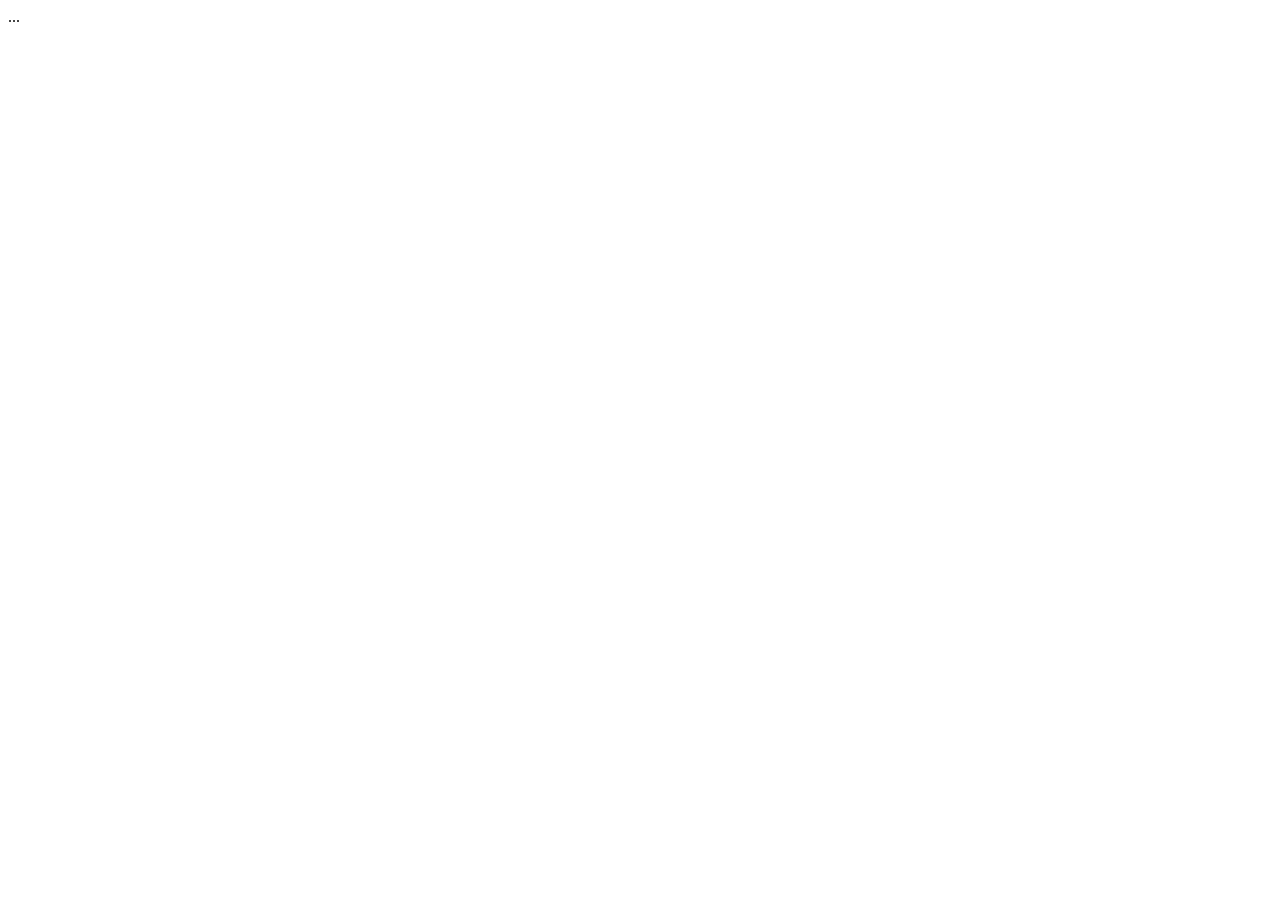
==== index.html @ d3853e74 "Проверка работы git" ====
<!DOCTYPE html>
<html lang="ru">
<head>
    <meta charset="UTF-8">
    <meta name="viewport" content="width=device-width, initial-scale=1.0">
    <title>Клубочки</title>
    <link rel="stylesheet" href="/css/style.css">
</head>
<body>

</body>
</html>

...
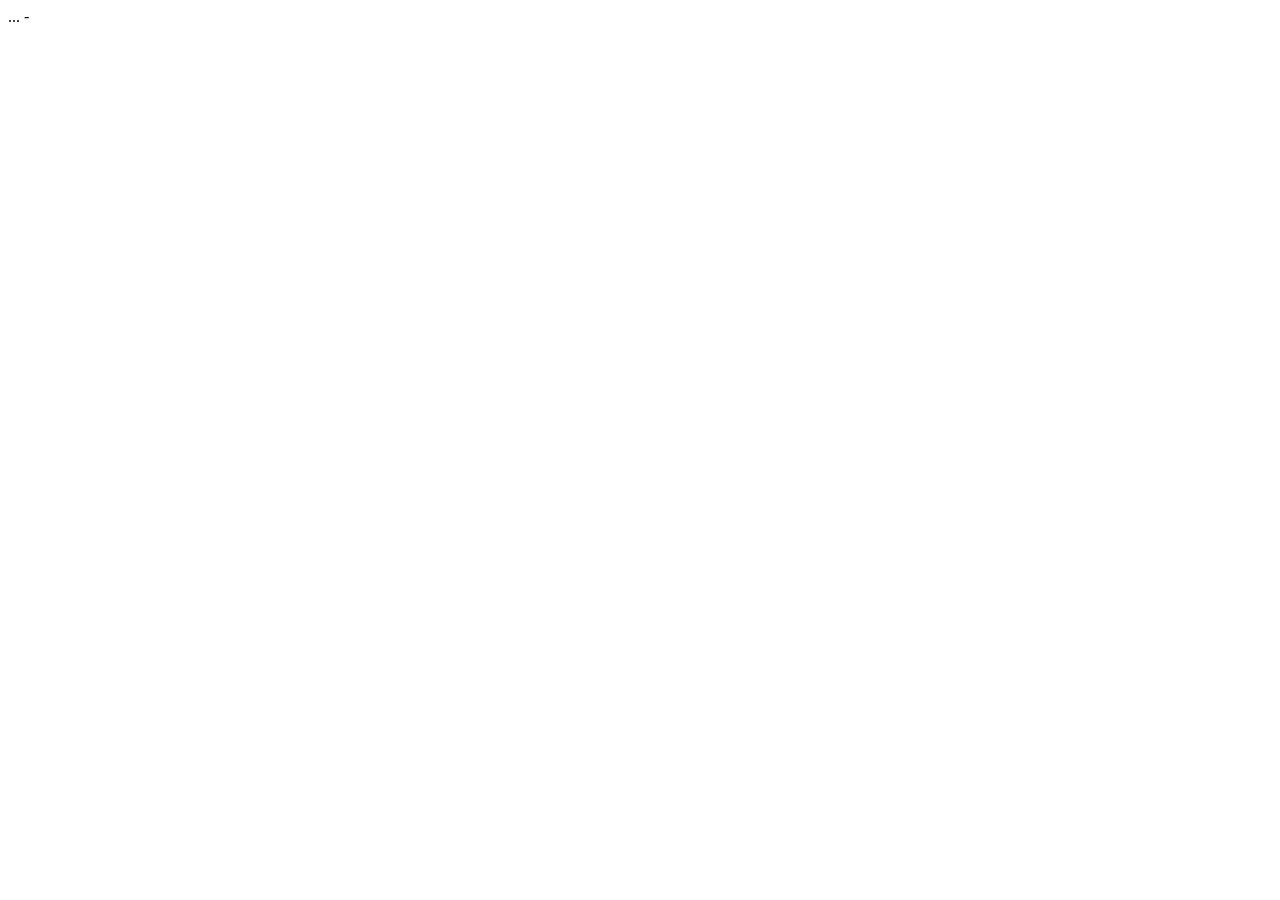
==== commit eb4d0d1e: "Проверка работы git" ====
--- a/index.html
+++ b/index.html
@@ -13,4 +13,7 @@
 
 ...
 
+-
 
+
+
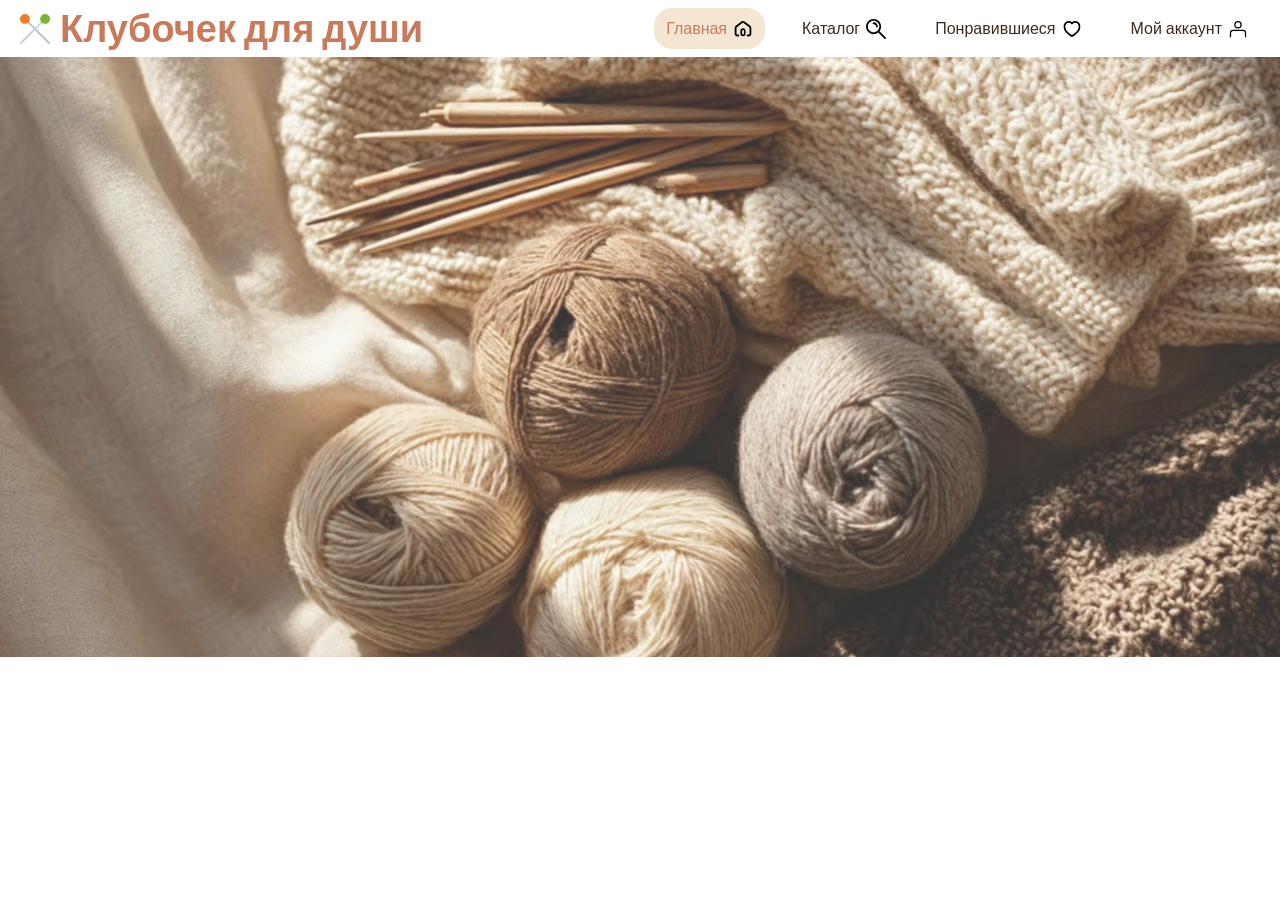
==== commit 838cc551: "Создала шапку сайта со стилем" ====
--- a/index.html
+++ b/index.html
@@ -3,17 +3,42 @@
 <head>
     <meta charset="UTF-8">
     <meta name="viewport" content="width=device-width, initial-scale=1.0">
-    <title>Клубочки</title>
-    <link rel="stylesheet" href="/css/style.css">
+    <title>Kniting for You</title>
+    <link rel="stylesheet" href="css/style.css">
 </head>
 <body>
+    <header class="container">
+        <span class="knite">
+            <img src="images/knitting.svg" alt="" class="menu-icon">
+            Клубочек для души
+        </span>
+        <nav>
+            <ul>
+                <li class="active"><a href="#">
+                    Главная
+                    <img src="images/home.svg" alt="" class="menu-icon">
+                </a></li>
+                <li><a href="#">
+                    Каталог
+                    <img src="images/loupe.svg" alt="" class="menu-icon">
+                </a></li>
+                <li><a href="#">
+                    Понравившиеся
+                    <img src="images/love.svg" alt="" class="menu-icon">
+                </a></li>
+                <li><a href="#">
+                    Мой аккаунт
+                    <img src="images/account.svg" alt="" class="menu-icon">
+                </a></li>
+            </ul>
+        </nav>
+    </header>
 
+    <div class="photo">
+        <img src="images/first_photo.jpg" alt="">
+    </div>
 </body>
 </html>
 
-...
-
--
 
 
-
--- a/css/style.css
+++ b/css/style.css
@@ -0,0 +1,104 @@
+@import url('https://fonts.googleapis.com/css2?family=Poppins:ital,wght@0,100;0,200;0,300;0,400;0,500;0,600;0,700;0,800;0,900;1,100;1,200;1,300;1,400;1,500;1,600;1,700;1,800;1,900&display=swap');
+
+* {
+    margin: 0;
+    padding: 0;
+    box-sizing: border-box;
+}
+
+body {
+    font-family: "Poppins", sans-serif;
+    font-weight: 400;
+    font-size: 25px;
+}
+
+img {
+    max-width: 100%;
+}
+
+/* Основные настройки шапки */
+.container {
+    max-width: 1600px;
+    margin: 0 auto;
+    padding: 0 20px;
+}
+
+header {
+    display: flex;
+    justify-content: space-between;
+    align-items: center;
+    padding: 20px 0;
+    font-size: 30px;
+    background-color: #FFFFFF;
+}
+
+/* Логотип */
+.knite {
+    display: flex;
+    align-items: center;
+    gap: 10px;
+    font-size: 38px;
+    font-weight: 700;
+    color: #C87A5A;
+}
+
+.knite .menu-icon {
+    width: 30px;
+    height: 30px;
+    object-fit: contain;
+}
+
+/* Меню */
+.menu-icon {
+    width: 20px;
+    height: 20px;
+    object-fit: contain;
+}
+
+nav ul {
+    display: flex;
+    list-style: none;
+    gap: 25px;
+    font-size: 28px;
+}
+
+nav li {
+    display: flex;
+    align-items: center;
+}
+
+nav a {
+    display: flex;
+    align-items: center;
+    gap: 6px;
+    text-decoration: none;
+    color: #3D2C1E;
+    font-size: 16px;
+    padding: 8px 12px;
+    border-radius: 18px;
+    transition: all 0.5s ease;
+}
+
+nav a:hover {
+    background-color: #EADBC8;
+    color: #C87A5A;
+}
+
+nav li.active a {
+    background-color: #F5E6D3;
+    color: #C87A5A;
+}
+
+/* Секция с фото */
+.photo {
+    width: 100%;
+    overflow: hidden;
+}
+
+.photo img {
+    width: 100%;
+    height: 600px;
+    object-fit: cover;
+    display: block;
+    opacity: 0.8;
+}
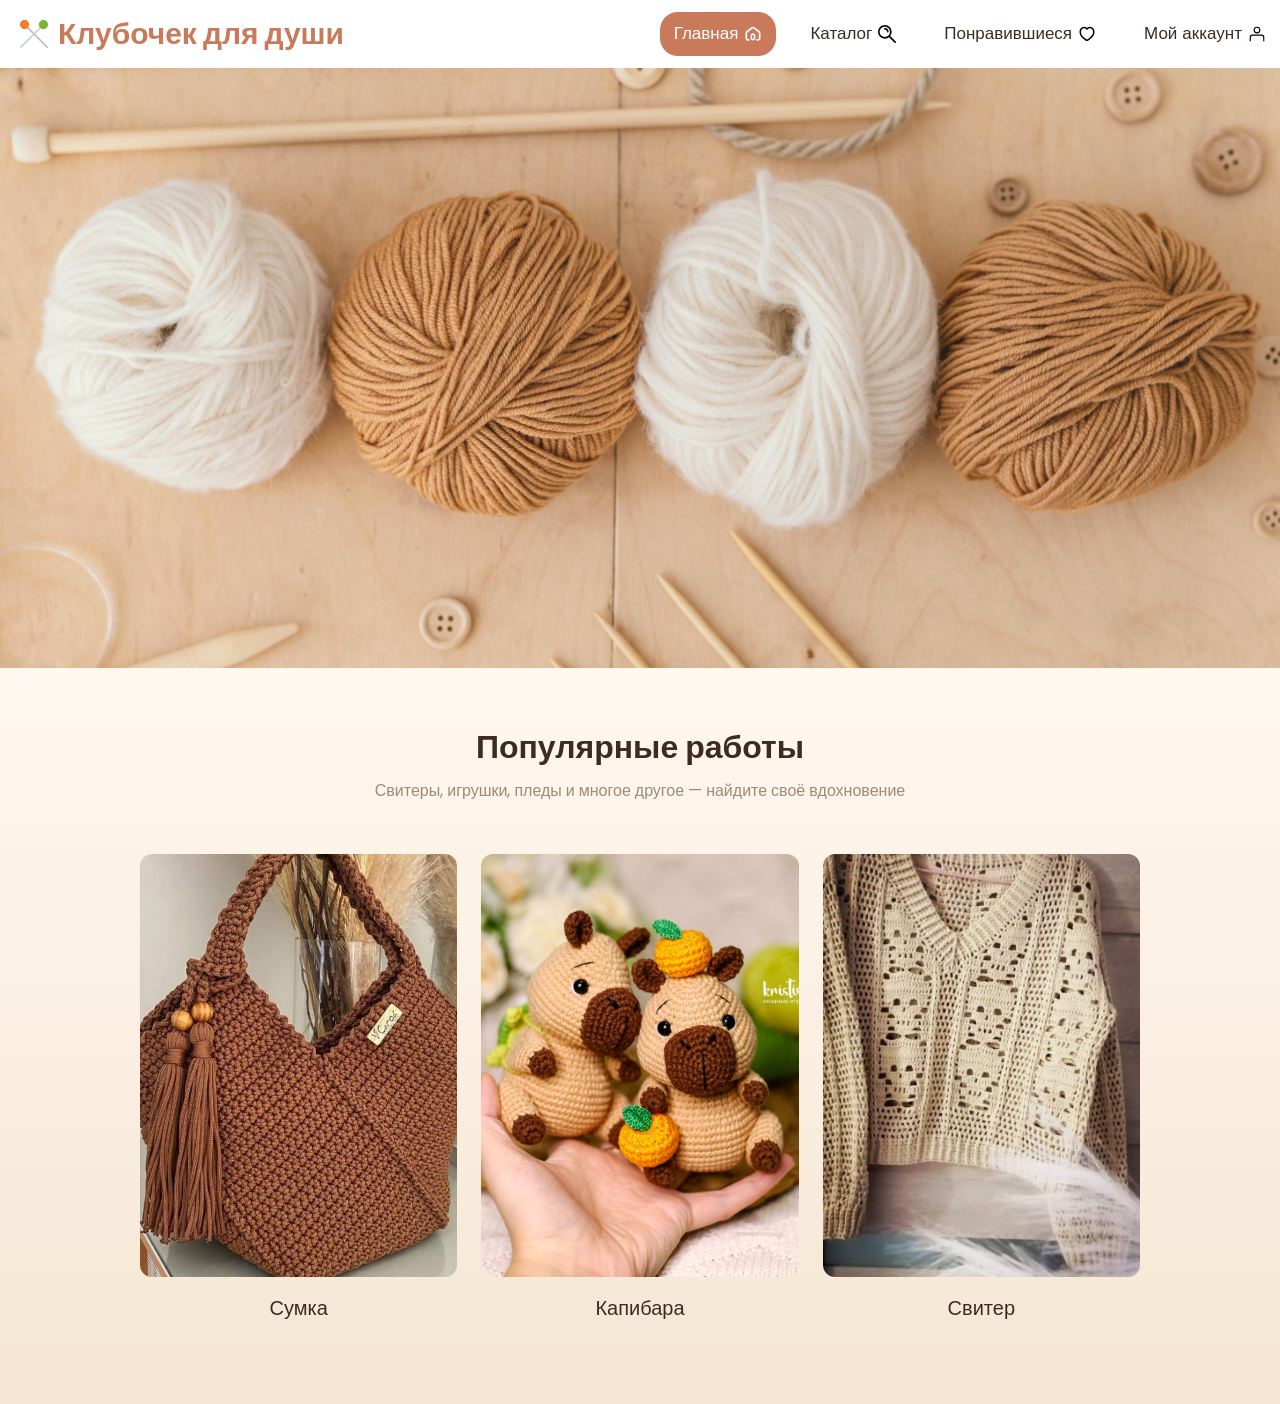
==== commit cd147ce8: "Создала секцию с популярными работами" ====
--- a/index.html
+++ b/index.html
@@ -37,6 +37,40 @@
     <div class="photo">
         <img src="images/first_photo.jpg" alt="">
     </div>
+
+    <section class="popular_cards">
+
+        <h2 class="popular_title">Популярные работы</h2>
+        <p class="popular_subtitle">
+            Свитеры, игрушки, пледы и многое другое — найдите своё вдохновение
+        </p>
+
+        <div class="cards">
+            <a href="#" class="card">
+                <div class="card_img">
+                    <img src="images/card1.jpg" alt="">
+                </div>
+                <h3 class="card_title">Сумка</h3>
+            </a>
+
+            <a href="#" class="card">
+                <div class="card_img">
+                    <img src="images/card2.jpg" alt="">
+                </div>
+                <h3 class="card_title">Капибара</h3>
+            </a>
+
+            <a href="#" class="card">
+                <div class="card_img">
+                    <img src="images/card3.jpg" alt="">
+                </div>
+                <h3 class="card_title">Свитер</h3>
+            </a>
+        </div>
+    </section>
+
+
+
 </body>
 </html>
 
--- a/css/style.css
+++ b/css/style.css
@@ -10,6 +10,9 @@
     font-family: "Poppins", sans-serif;
     font-weight: 400;
     font-size: 25px;
+    color: #3D2C1E;
+    background-color: #FFF8F0;
+    line-height: 1.6;
 }
 
 img {
@@ -20,7 +23,7 @@
 .container {
     max-width: 1600px;
     margin: 0 auto;
-    padding: 0 20px;
+    padding: 10px 0 10px 20px;
 }
 
 header {
@@ -37,29 +40,28 @@
     display: flex;
     align-items: center;
     gap: 10px;
-    font-size: 38px;
+    font-size: 30px;
     font-weight: 700;
     color: #C87A5A;
 }
 
 .knite .menu-icon {
-    width: 30px;
-    height: 30px;
+    width: 28px;
+    height: 28px;
     object-fit: contain;
 }
 
 /* Меню */
 .menu-icon {
-    width: 20px;
-    height: 20px;
+    width: 18px;
+    height: 18px;
     object-fit: contain;
 }
 
 nav ul {
     display: flex;
     list-style: none;
-    gap: 25px;
-    font-size: 28px;
+    gap: 20px;
 }
 
 nav li {
@@ -73,20 +75,24 @@
     gap: 6px;
     text-decoration: none;
     color: #3D2C1E;
-    font-size: 16px;
-    padding: 8px 12px;
+    font-size: 17px;
+    padding: 8px 14px;
     border-radius: 18px;
-    transition: all 0.5s ease;
+    transition: all 0.3s ease;
 }
 
 nav a:hover {
-    background-color: #EADBC8;
+    background-color: #F5E6D3;
     color: #C87A5A;
 }
 
 nav li.active a {
-    background-color: #F5E6D3;
-    color: #C87A5A;
+    background-color: #C87A5A;
+    color: #FFFFFF;
+}
+
+nav li.active .menu-icon {
+    filter: brightness(0) invert(1);
 }
 
 /* Секция с фото */
@@ -100,5 +106,80 @@
     height: 600px;
     object-fit: cover;
     display: block;
-    opacity: 0.8;
+    opacity: 90%;
+    line-height: 0;
 }
+
+/* Секция популярных товаров */
+.popular_cards {
+    padding: 60px 20px 80px;
+    background: linear-gradient(180deg, #FFF8F0 0%, #F5E6D3 100%);
+}
+
+.popular_title {
+    font-size: 32px;
+    font-weight: 700;
+    color: #3D2C1E;
+    text-align: center;
+    margin-bottom: 12px;
+    line-height: 1.2;
+}
+
+.popular_subtitle {
+    font-size: 16px;
+    font-weight: 400;
+    color: #9C8B7A;
+    text-align: center;
+    max-width: 600px;
+    margin: 0 auto 50px;
+    line-height: 1.6;
+}
+
+.cards {
+    display: flex;
+    gap: 24px;
+    max-width: 1000px;
+    margin: 0 auto;
+    justify-content: center;
+}
+
+.card {
+    flex: 1;
+    text-align: center;
+    text-decoration: none;
+    color: inherit;
+    transition: transform 0.3s ease;
+}
+
+.card:hover {
+    transform: translateY(-6px);
+}
+
+.card_img {
+    width: 100%;
+    aspect-ratio: 3 / 4;
+    overflow: hidden;
+    border-radius: 12px;
+    background-color: #F5E6D3;
+}
+
+.card_img img {
+    width: 100%;
+    height: 100%;
+    object-fit: cover;
+    display: block;
+    transition: transform 0.5s ease;
+}
+
+.card:hover .card_img img {
+    transform: scale(1.05);
+}
+
+.card_title {
+    margin-top: 15px;
+    font-size: 20px;
+    font-weight: 500;
+    color: #3D2C1E;
+}
+
+
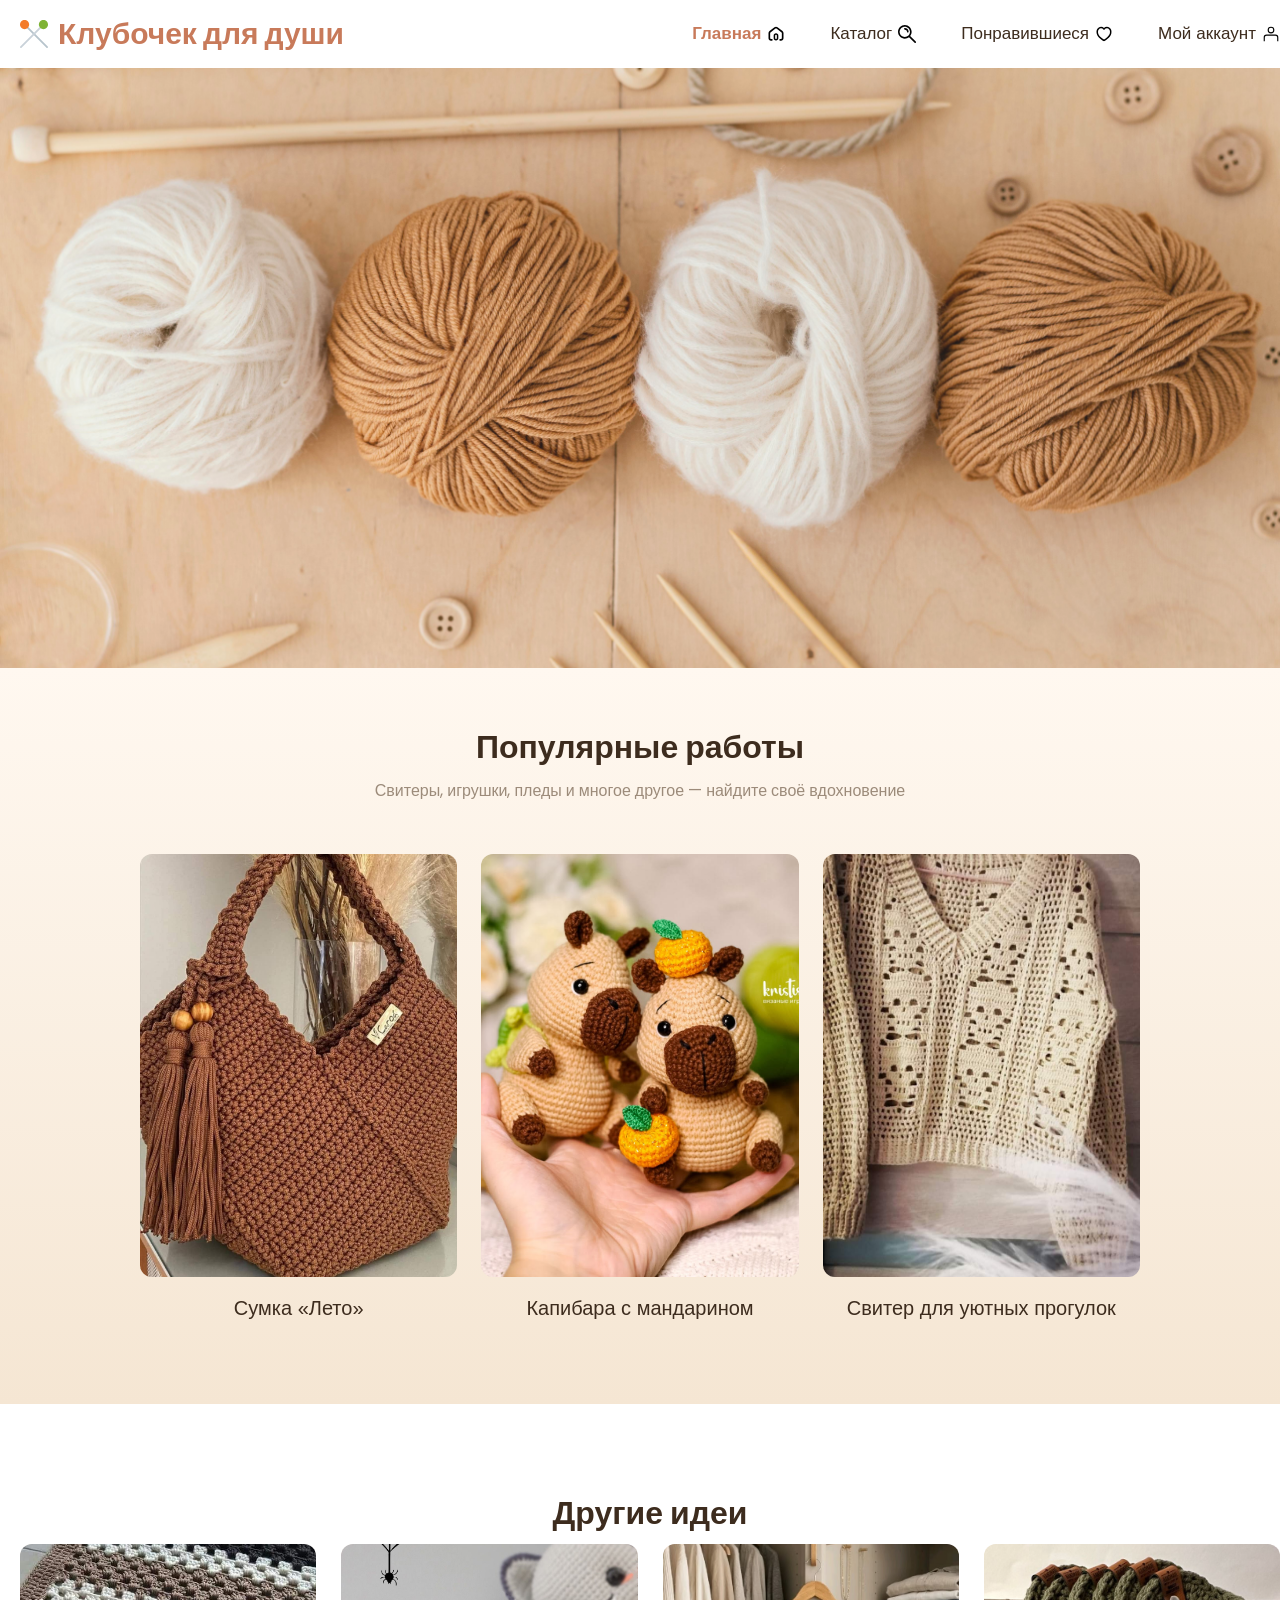
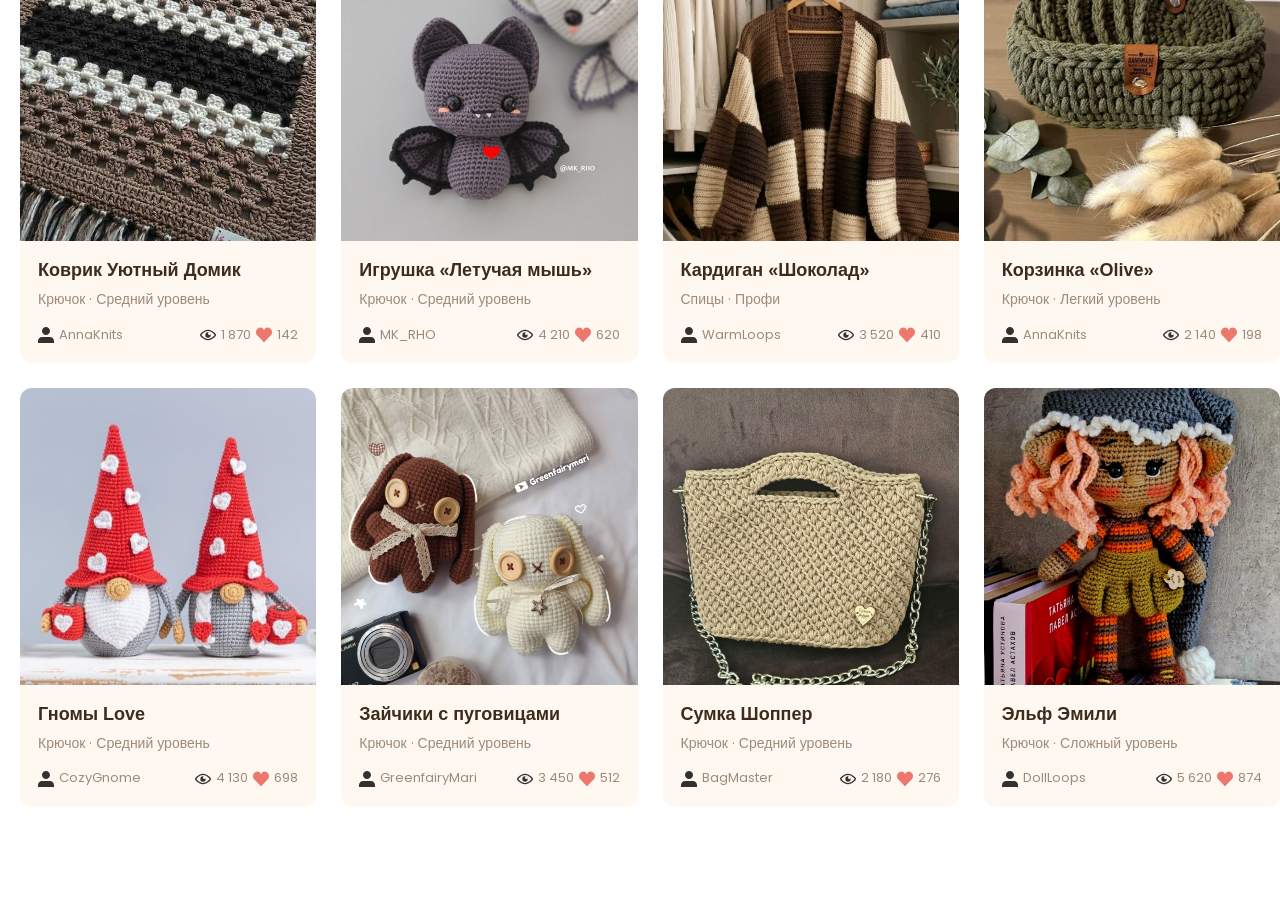
==== commit f2bf6f94: "Создала секцию с другими идеями" ====
--- a/index.html
+++ b/index.html
@@ -9,26 +9,26 @@
 <body>
     <header class="container">
         <span class="knite">
-            <img src="images/knitting.svg" alt="" class="menu-icon">
+            <img src="images/knitting.svg" alt="" class="menu_icon">
             Клубочек для души
         </span>
         <nav>
             <ul>
                 <li class="active"><a href="#">
                     Главная
-                    <img src="images/home.svg" alt="" class="menu-icon">
+                    <img src="images/home.svg" alt="" class="menu_icon">
                 </a></li>
                 <li><a href="#">
                     Каталог
-                    <img src="images/loupe.svg" alt="" class="menu-icon">
+                    <img src="images/loupe.svg" alt="" class="menu_icon">
                 </a></li>
                 <li><a href="#">
                     Понравившиеся
-                    <img src="images/love.svg" alt="" class="menu-icon">
+                    <img src="images/love.svg" alt="" class="menu_icon">
                 </a></li>
                 <li><a href="#">
                     Мой аккаунт
-                    <img src="images/account.svg" alt="" class="menu-icon">
+                    <img src="images/account.svg" alt="" class="menu_icon">
                 </a></li>
             </ul>
         </nav>
@@ -50,25 +50,194 @@
                 <div class="card_img">
                     <img src="images/card1.jpg" alt="">
                 </div>
-                <h3 class="card_title">Сумка</h3>
+                <h3 class="card_title">Сумка «Лето»</h3>
             </a>
 
             <a href="#" class="card">
                 <div class="card_img">
                     <img src="images/card2.jpg" alt="">
                 </div>
-                <h3 class="card_title">Капибара</h3>
+                <h3 class="card_title">Капибара с мандарином</h3>
             </a>
 
             <a href="#" class="card">
                 <div class="card_img">
                     <img src="images/card3.jpg" alt="">
                 </div>
-                <h3 class="card_title">Свитер</h3>
+                <h3 class="card_title">Свитер для уютных прогулок</h3>
             </a>
         </div>
     </section>
 
+    <section class="other_ideas">
+        <div class="container">
+            <h2 class="ideas_title">Другие идеи</h2>
+
+            <div class="ideas_grid">
+
+                <a href="#" class="idea_card">
+                    <div class="idea_card_img">
+                        <img src="images/idea1.jpg" alt="">
+                    </div>
+                    <h3 class="idea_card_title">Коврик Уютный Домик</h3>
+                    <p class="idea_card_category">Крючок · Средний уровень</p>
+                    <p class="idea_card_meta">
+                        <span class="idea_card_author">
+                            <img src="images/people.svg" alt="" class="icon">
+                            AnnaKnits
+                        </span>
+                        <span class="idea_card_views">
+                            <img src="images/eye.svg" alt="" class="icon">
+                            1 870
+                            <img src="images/like.svg" alt="" class="icon">
+                            142
+                        </span>
+                    </p>
+                </a>
+
+                <a href="#" class="idea_card">
+                    <div class="idea_card_img">
+                        <img src="images/idea2.jpg" alt="">
+                    </div>
+                    <h3 class="idea_card_title">Игрушка «Летучая мышь»</h3>
+                    <p class="idea_card_category">Крючок · Средний уровень</p>
+                    <p class="idea_card_meta">
+                        <span class="idea_card_author">
+                            <img src="images/people.svg" alt="" class="icon">
+                            MK_RHO
+                        </span>
+                        <span class="idea_card_views">
+                            <img src="images/eye.svg" alt="" class="icon">
+                            4 210
+                            <img src="images/like.svg" alt="" class="icon">
+                            620
+                        </span>
+                    </p>
+                </a>
+
+                <a href="#" class="idea_card">
+                    <div class="idea_card_img">
+                        <img src="images/idea3.jpg" alt="">
+                    </div>
+                    <h3 class="idea_card_title">Кардиган «Шоколад»</h3>
+                    <p class="idea_card_category">Спицы · Профи</p>
+                    <p class="idea_card_meta">
+                        <span class="idea_card_author">
+                            <img src="images/people.svg" alt="" class="icon">
+                            WarmLoops
+                        </span>
+                        <span class="idea_card_views">
+                            <img src="images/eye.svg" alt="" class="icon">
+                            3 520
+                            <img src="images/like.svg" alt="" class="icon">
+                            410
+                        </span>
+                    </p>
+                </a>
+
+                <a href="#" class="idea_card">
+                    <div class="idea_card_img">
+                        <img src="images/idea4.jpg" alt="">
+                    </div>
+                    <h3 class="idea_card_title">Корзинка «Olive»</h3>
+                    <p class="idea_card_category">Крючок · Легкий уровень</p>
+                    <p class="idea_card_meta">
+                        <span class="idea_card_author">
+                            <img src="images/people.svg" alt="" class="icon">
+                            AnnaKnits
+                        </span>
+                        <span class="idea_card_views">
+                            <img src="images/eye.svg" alt="" class="icon">
+                            2 140
+                            <img src="images/like.svg" alt="" class="icon">
+                            198
+                        </span>
+                    </p>
+                </a>
+
+                <a href="#" class="idea_card">
+                    <div class="idea_card_img">
+                        <img src="images/idea5.jpg" alt="">
+                    </div>
+                    <h3 class="idea_card_title">Гномы Love</h3>
+                    <p class="idea_card_category">Крючок · Средний уровень</p>
+                    <p class="idea_card_meta">
+                        <span class="idea_card_author">
+                            <img src="images/people.svg" alt="" class="icon">
+                            CozyGnome
+                        </span>
+                        <span class="idea_card_views">
+                            <img src="images/eye.svg" alt="" class="icon">
+                            4 130
+                            <img src="images/like.svg" alt="" class="icon">
+                            698
+                        </span>
+                    </p>
+                </a>
+
+                <a href="#" class="idea_card">
+                    <div class="idea_card_img">
+                        <img src="images/idea6.jpg" alt="">
+                    </div>
+                    <h3 class="idea_card_title">Зайчики с пуговицами</h3>
+                    <p class="idea_card_category">Крючок · Средний уровень</p>
+                    <p class="idea_card_meta">
+                        <span class="idea_card_author">
+                            <img src="images/people.svg" alt="" class="icon">
+                            GreenfairyMari
+                        </span>
+                        <span class="idea_card_views">
+                            <img src="images/eye.svg" alt="" class="icon">
+                            3 450
+                            <img src="images/like.svg" alt="" class="icon">
+                            512
+                        </span>
+                    </p>
+                </a>
+
+                <a href="#" class="idea_card">
+                    <div class="idea_card_img">
+                        <img src="images/idea7.jpg" alt="">
+                    </div>
+                    <h3 class="idea_card_title">Сумка Шоппер</h3>
+                    <p class="idea_card_category">Крючок · Средний уровень</p>
+                    <p class="idea_card_meta">
+                        <span class="idea_card_author">
+                            <img src="images/people.svg" alt="" class="icon">
+                            BagMaster
+                        </span>
+                        <span class="idea_card_views">
+                            <img src="images/eye.svg" alt="" class="icon">
+                            2 180
+                            <img src="images/like.svg" alt="" class="icon">
+                            276
+                        </span>
+                    </p>
+                </a>
+
+                <a href="#" class="idea_card">
+                    <div class="idea_card_img">
+                        <img src="images/idea8.jpg" alt="">
+                    </div>
+                    <h3 class="idea_card_title">Эльф Эмили</h3>
+                    <p class="idea_card_category">Крючок · Сложный уровень</p>
+                    <p class="idea_card_meta">
+                        <span class="idea_card_author">
+                            <img src="images/people.svg" alt="" class="icon">
+                            DollLoops
+                        </span>
+                        <span class="idea_card_views">
+                            <img src="images/eye.svg" alt="" class="icon">
+                            5 620
+                            <img src="images/like.svg" alt="" class="icon">
+                            874
+                        </span>
+                    </p>
+                </a>
+            </div>
+        </div>
+    </section>
+
 
 
 </body>
--- a/css/style.css
+++ b/css/style.css
@@ -45,14 +45,14 @@
     color: #C87A5A;
 }
 
-.knite .menu-icon {
+.knite .menu_icon {
     width: 28px;
     height: 28px;
     object-fit: contain;
 }
 
 /* Меню */
-.menu-icon {
+.menu_icon {
     width: 18px;
     height: 18px;
     object-fit: contain;
@@ -61,7 +61,7 @@
 nav ul {
     display: flex;
     list-style: none;
-    gap: 20px;
+    gap: 45px;
 }
 
 nav li {
@@ -76,23 +76,34 @@
     text-decoration: none;
     color: #3D2C1E;
     font-size: 17px;
-    padding: 8px 14px;
-    border-radius: 18px;
-    transition: all 0.3s ease;
+    padding: 4px 0;
+    position: relative;
+    transition: all 0.5s ease;
+}
+
+nav a::after {
+    content: "";
+    position: absolute;
+    bottom: 0;
+    left: 50%;
+    width: 0;
+    height: 2px;
+    background-color: #C87A5A;
+    transition: all 0.5s ease;
+    transform: translateX(-50%);
 }
 
 nav a:hover {
-    background-color: #F5E6D3;
     color: #C87A5A;
 }
 
+nav a:hover::after {
+    width: 100%;
+}
+
 nav li.active a {
-    background-color: #C87A5A;
-    color: #FFFFFF;
-}
-
-nav li.active .menu-icon {
-    filter: brightness(0) invert(1);
+    color: #C87A5A;
+    font-weight: 600;
 }
 
 /* Секция с фото */
@@ -182,4 +193,107 @@
     color: #3D2C1E;
 }
 
-
+/* Секция других идей */
+.other_ideas {
+    padding: 80px 0;
+    background-color: #FFFFFF;
+}
+
+.ideas_title {
+    font-size: 32px;
+    font-weight: 700;
+    color: #3D2C1E;
+    text-align: center;
+    margin-bottom: 12px;
+    line-height: 1.2;
+}
+
+.ideas_grid {
+    display: grid;
+    grid-template-columns: repeat(4, 1fr);
+    gap: 25px;
+}
+
+.icon {
+    width: 16px;
+    height: 16px;
+    object-fit: contain;
+    opacity: 0.8;
+}
+
+.idea_card {
+    display: block;
+    text-decoration: none;
+    color: inherit;
+    background-color: #FFF8F0;
+    border-radius: 12px;
+    overflow: hidden;
+    transition: transform 0.3s ease, box-shadow 0.3s ease;
+}
+
+.idea_card:hover {
+    transform: translateY(-6px);
+    box-shadow: 0 10px 25px rgba(0, 0, 0, 0.08);
+}
+
+.idea_card_img {
+    width: 100%;
+    aspect-ratio: 1 / 1;
+    overflow: hidden;
+    background-color: #F5E6D3;
+}
+
+.idea_card_img img {
+    width: 100%;
+    height: 100%;
+    object-fit: cover;
+    display: block;
+    transition: transform 0.5s ease;
+}
+
+.idea_card:hover .idea_card_img img {
+    transform: scale(1.05);
+}
+
+.idea_card_title {
+    font-size: 18px;
+    font-weight: 600;
+    color: #3D2C1E;
+    margin: 18px 18px 6px;
+    line-height: 1.3;
+}
+
+.idea_card_category {
+    font-size: 14px;
+    color: #9C8B7A;
+    margin: 0 18px 14px;
+}
+
+.idea_card_meta {
+    display: flex;
+    justify-content: space-between;
+    align-items: center;
+    font-size: 13px;
+    color: #9C8B7A;
+    margin: 0 18px 18px;
+    gap: 8px;
+}
+
+.idea_card_author {
+    display: inline-flex;
+    align-items: center;
+    gap: 5px;
+    color: #9C8B7A;
+    white-space: nowrap;
+    overflow: hidden;
+    text-overflow: ellipsis;
+    max-width: 45%;
+}
+
+.idea_card_views {
+    display: inline-flex;
+    align-items: center;
+    gap: 5px;
+    color: #9C8B7A;
+    white-space: nowrap;
+}
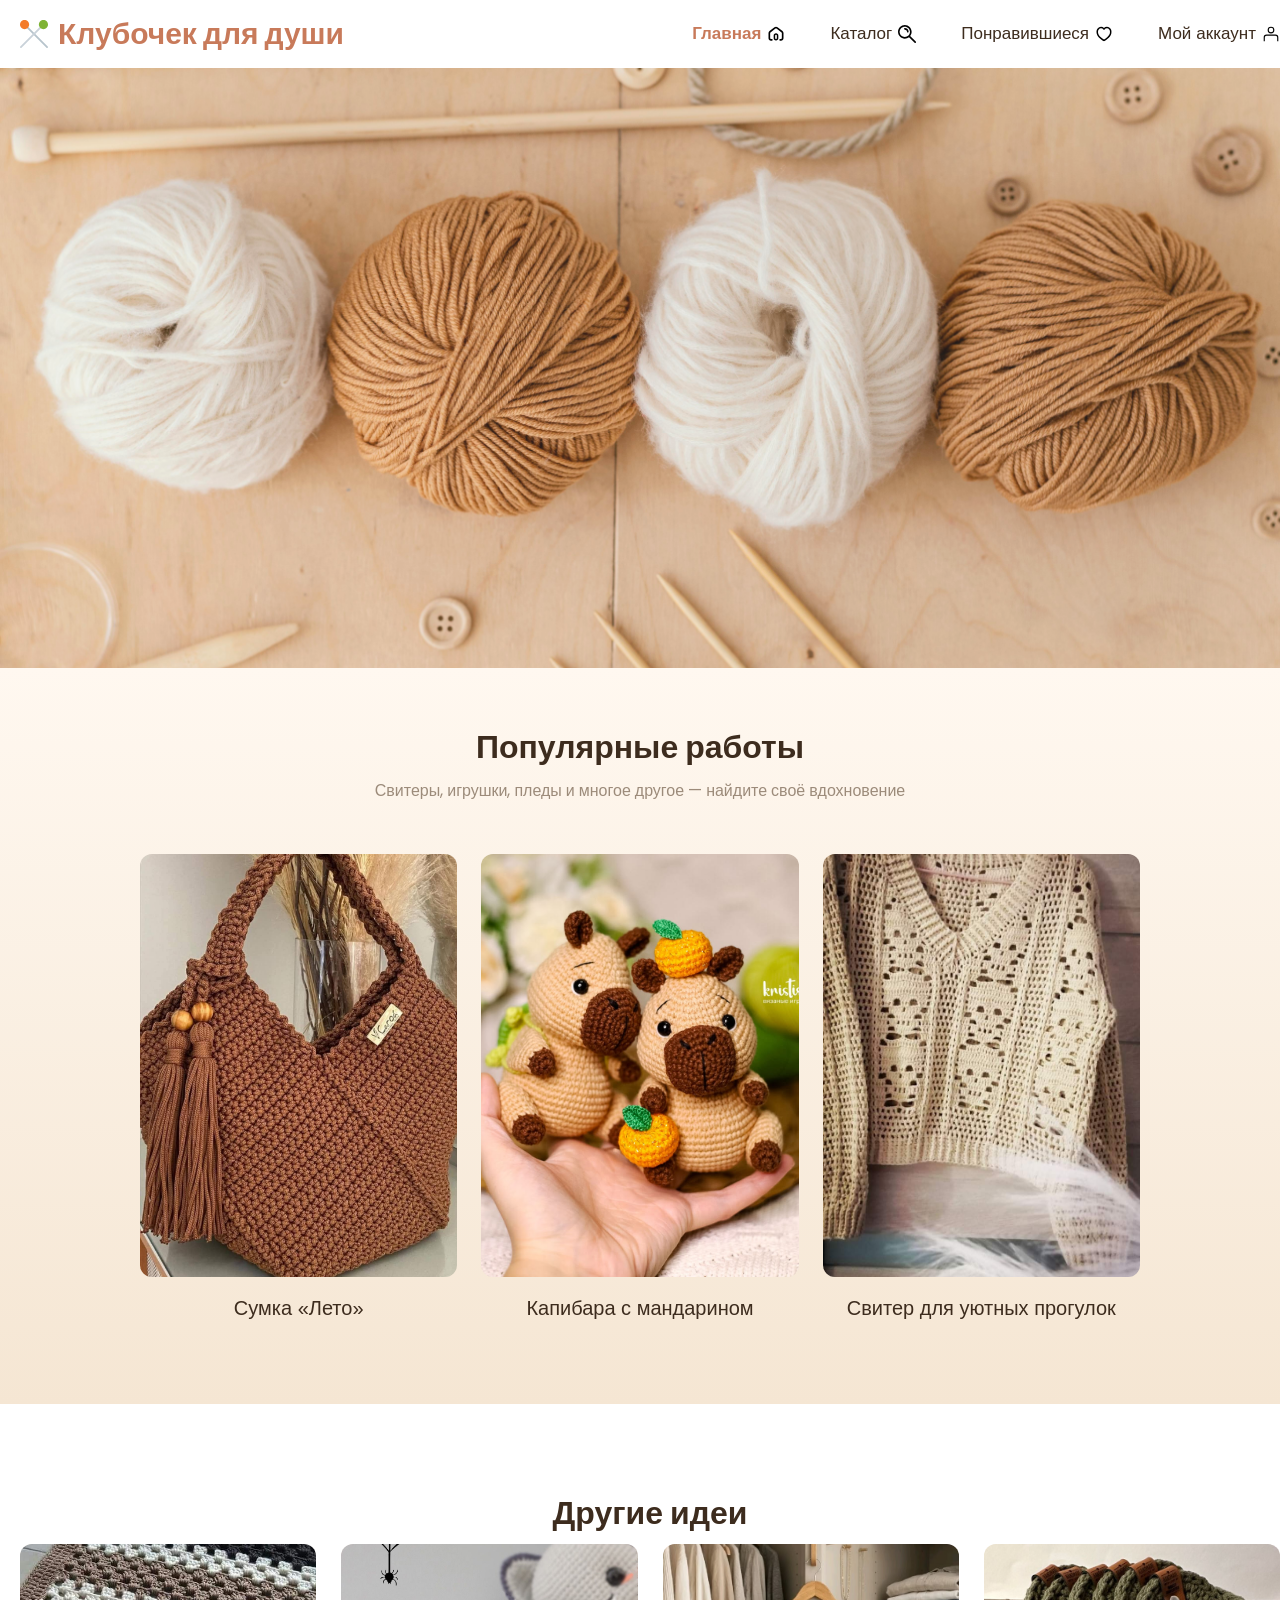
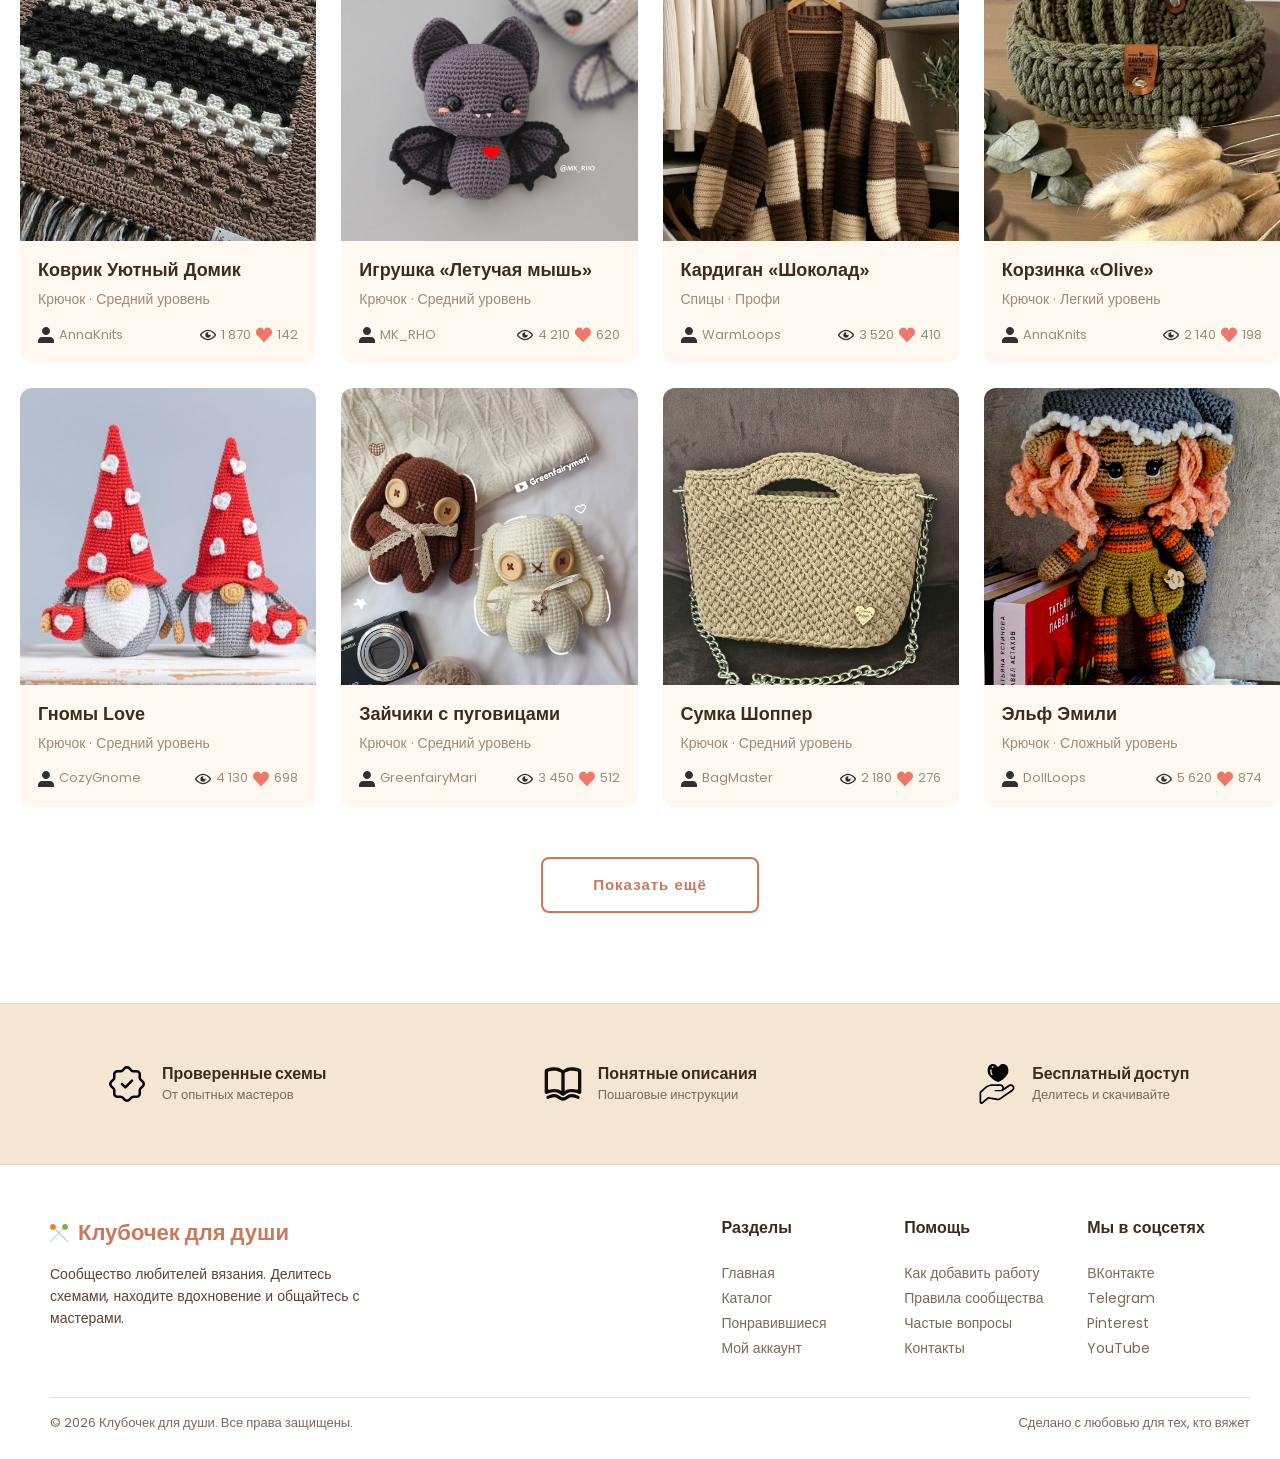
==== commit c4f46bdb: "Создала секцию с преимуществами и подвал" ====
--- a/index.html
+++ b/index.html
@@ -235,10 +235,99 @@
                     </p>
                 </a>
             </div>
+
+            <div class="ideas_more">
+                <a href="#" class="ideas_more_btn">Показать ещё</a>
+            </div>
         </div>
     </section>
 
-
+    <section class="features">
+        <div class="container">
+            <div class="features_grid">
+
+                <div class="feature">
+                    <img src="images/quality.svg" alt="" class="feature_icon">
+                    <div class="feature_text">
+                        <h3 class="feature_title">Проверенные схемы</h3>
+                        <p class="feature_subtitle">От опытных мастеров</p>
+                    </div>
+                </div>
+
+                <div class="feature">
+                    <img src="images/book.svg" alt="" class="feature_icon">
+                    <div class="feature_text">
+                        <h3 class="feature_title">Понятные описания</h3>
+                        <p class="feature_subtitle">Пошаговые инструкции</p>
+                    </div>
+                </div>
+
+                <div class="feature">
+                    <img src="images/heart.svg" alt="" class="feature_icon">
+                    <div class="feature_text">
+                        <h3 class="feature_title">Бесплатный доступ</h3>
+                        <p class="feature_subtitle">Делитесь и скачивайте</p>
+                    </div>
+                </div>
+
+            </div>
+        </div>
+    </section>
+
+    <footer class="footer">
+        <div class="container">
+
+            <div class="footer_top">
+
+                <div class="footer_col">
+                    <span class="footer_logo">
+                    <img src="images/knitting.svg" alt="" class="menu_icon">
+                    Клубочек для души
+                </span>
+                    <p class="footer_about">
+                        Сообщество любителей вязания. Делитесь схемами, находите вдохновение и общайтесь с мастерами.
+                    </p>
+                </div>
+
+                <div class="footer_col">
+                    <h4 class="footer_heading">Разделы</h4>
+                    <ul class="footer_list">
+                        <li><a href="index.html">Главная</a></li>
+                        <li><a href="catalog.html">Каталог</a></li>
+                        <li><a href="favorites.html">Понравившиеся</a></li>
+                        <li><a href="login.html">Мой аккаунт</a></li>
+                    </ul>
+                </div>
+
+                <div class="footer_col">
+                    <h4 class="footer_heading">Помощь</h4>
+                    <ul class="footer_list">
+                        <li><a href="#">Как добавить работу</a></li>
+                        <li><a href="#">Правила сообщества</a></li>
+                        <li><a href="#">Частые вопросы</a></li>
+                        <li><a href="#">Контакты</a></li>
+                    </ul>
+                </div>
+
+                <div class="footer_col">
+                    <h4 class="footer_heading">Мы в соцсетях</h4>
+                    <ul class="footer_list">
+                        <li><a href="#">ВКонтакте</a></li>
+                        <li><a href="#">Telegram</a></li>
+                        <li><a href="#">Pinterest</a></li>
+                        <li><a href="#">YouTube</a></li>
+                    </ul>
+                </div>
+
+            </div>
+
+            <div class="footer_bottom">
+                <p>© 2026 Клубочек для души. Все права защищены.</p>
+                <p>Сделано с любовью для тех, кто вяжет</p>
+            </div>
+
+        </div>
+    </footer>
 
 </body>
 </html>
--- a/css/style.css
+++ b/css/style.css
@@ -297,3 +297,159 @@
     color: #9C8B7A;
     white-space: nowrap;
 }
+
+.ideas_more {
+    text-align: center;
+    margin-top: 50px;
+}
+
+.ideas_more_btn {
+    display: inline-block;
+    padding: 14px 50px;
+    font-size: 15px;
+    font-weight: 600;
+    color: #C87A5A;
+    background-color: transparent;
+    border: 2px solid #C87A5A;
+    border-radius: 8px;
+    text-decoration: none;
+    letter-spacing: 1px;
+    transition: all 0.5s ease;
+}
+
+.ideas_more_btn:hover {
+    background-color: #C87A5A;
+    color: #FFFFFF;
+}
+
+/* Секция с преимуществами */
+.features {
+    padding: 50px 0;
+    background-color: #F5E6D3;
+    border-top: 1px solid #EADBC8;
+}
+
+.features_grid {
+    display: grid;
+    grid-template-columns: repeat(3, 1fr);
+    gap: 40px;
+    padding: 0;
+}
+
+.feature {
+    display: flex;
+    align-items: center;
+    gap: 15px;
+    justify-content: center;
+}
+
+.feature_icon {
+    width: 40px;
+    height: 40px;
+    object-fit: contain;
+    flex-shrink: 0;
+    color: #3D2C1E;
+}
+
+.feature_title {
+    font-size: 16px;
+    font-weight: 700;
+    color: #3D2C1E;
+    margin-bottom: 2px;
+    line-height: 1.3;
+}
+
+.feature_subtitle {
+    font-size: 13px;
+    color: #7A6A58;
+    margin: 0;
+    line-height: 1.3;
+}
+
+/* Секция подвала */
+.footer {
+    background: #FFFFFF;
+    color: #3D2C1E;
+    padding: 40px 30px 20px;
+    margin-top: 0;
+    border-top: 1px solid #EADBC8;
+}
+
+.footer_top {
+    display: grid;
+    grid-template-columns: 4fr 1fr 1fr 1fr;
+    gap: 20px;
+    padding-bottom: 40px;
+    border-bottom: 1px solid #EADBC8;
+}
+
+.footer_logo {
+    display: flex;
+    align-items: center;
+    gap: 10px;
+    font-size: 22px;
+    font-weight: 700;
+    color: #C87A5A;
+    margin-bottom: 14px;
+}
+
+.footer_logo .menu-icon {
+    width: 26px;
+    height: 26px;
+    object-fit: contain;
+}
+
+.footer_about {
+    font-size: 14px;
+    line-height: 1.55;
+    color: #5C4433;
+    max-width: 320px;
+    margin: 0;
+}
+
+.footer_heading {
+    font-size: 16px;
+    font-weight: 600;
+    color: #3D2C1E;
+    margin-bottom: 16px;
+}
+
+.footer_list {
+    list-style: none;
+    padding: 0;
+    margin: 0;
+}
+
+.footer_list li {
+    margin-bottom: 0px;
+    line-height: 1;
+}
+
+.footer_list a {
+    text-decoration: none;
+    color: #7A6A58;
+    font-size: 14px;
+    line-height: 1.0;
+    transition: color 0.3s ease;
+}
+
+.footer_list a:hover {
+    color: #C87A5A;
+}
+
+.footer_bottom {
+    display: flex;
+    justify-content: space-between;
+    align-items: center;
+    padding-top: 18px;
+    font-size: 13px;
+    color: #7A6A58;
+    flex-wrap: wrap;
+    gap: 20px;
+}
+
+.footer_bottom p {
+    font-size: 13px;
+    margin: 0;
+    line-height: 1.0;
+}
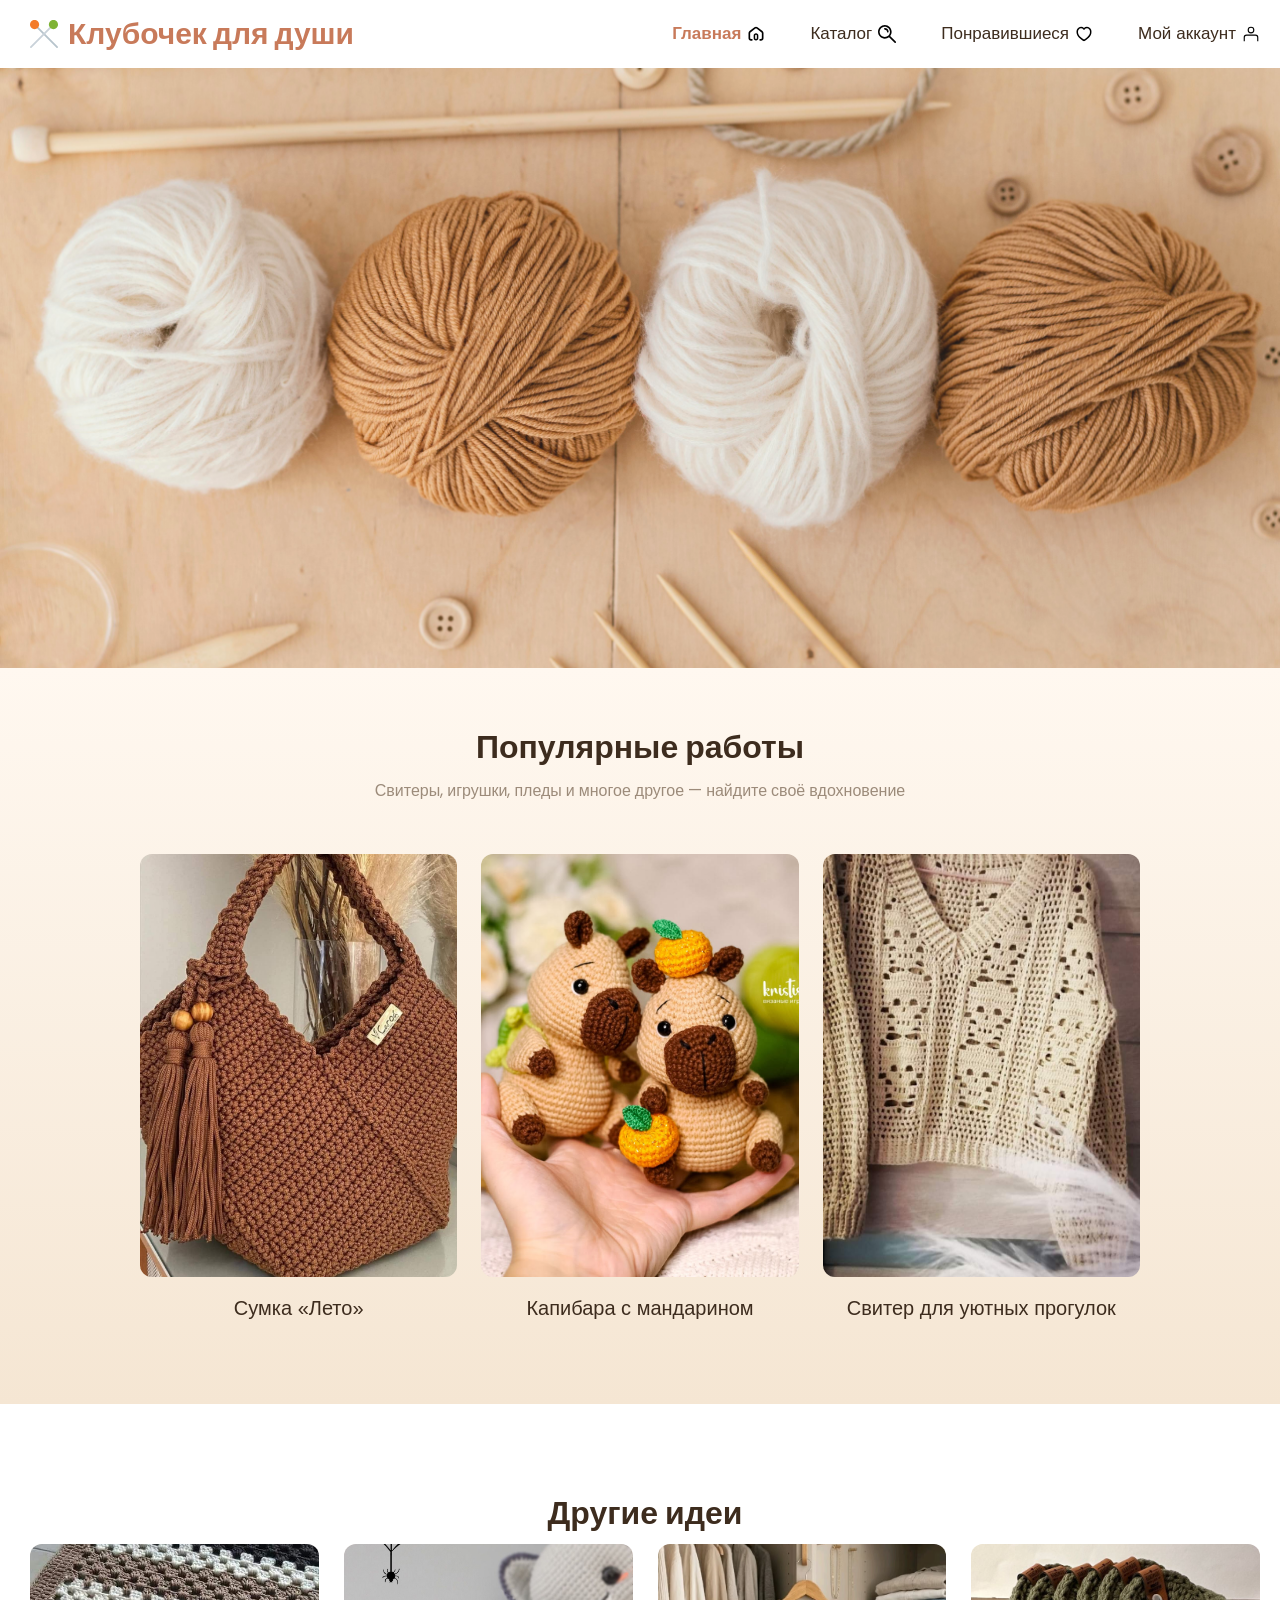
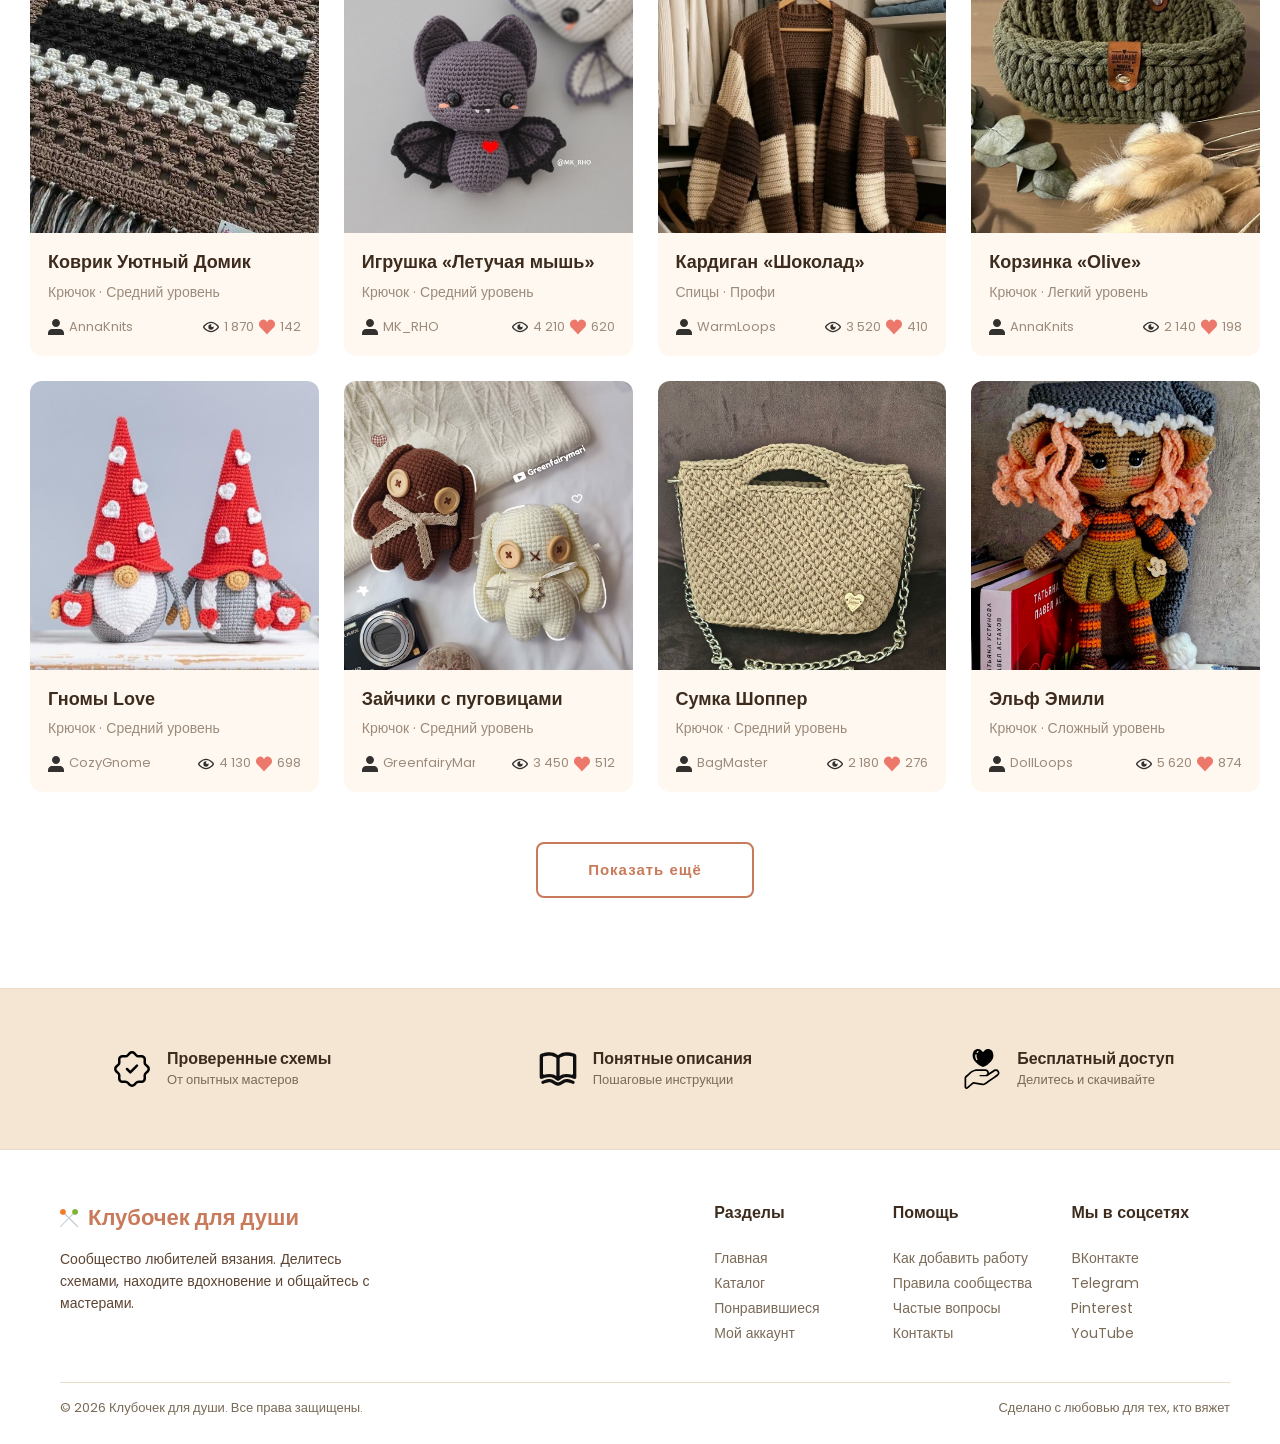
==== commit d6009bb8: "Создала новую страницу со схемой" ====
--- a/index.html
+++ b/index.html
@@ -53,7 +53,7 @@
                 <h3 class="card_title">Сумка «Лето»</h3>
             </a>
 
-            <a href="#" class="card">
+            <a href="pattern.html" class="card">
                 <div class="card_img">
                     <img src="images/card2.jpg" alt="">
                 </div>
@@ -292,10 +292,10 @@
                 <div class="footer_col">
                     <h4 class="footer_heading">Разделы</h4>
                     <ul class="footer_list">
-                        <li><a href="index.html">Главная</a></li>
-                        <li><a href="catalog.html">Каталог</a></li>
-                        <li><a href="favorites.html">Понравившиеся</a></li>
-                        <li><a href="login.html">Мой аккаунт</a></li>
+                        <li><a href="#">Главная</a></li>
+                        <li><a href="#">Каталог</a></li>
+                        <li><a href="#">Понравившиеся</a></li>
+                        <li><a href="#">Мой аккаунт</a></li>
                     </ul>
                 </div>
 
@@ -325,7 +325,6 @@
                 <p>© 2026 Клубочек для души. Все права защищены.</p>
                 <p>Сделано с любовью для тех, кто вяжет</p>
             </div>
-
         </div>
     </footer>
 
--- a/css/style.css
+++ b/css/style.css
@@ -19,11 +19,14 @@
     max-width: 100%;
 }
 
+
+/* ГЛАВНАЯ СТРАНИЦА */
+
 /* Основные настройки шапки */
 .container {
     max-width: 1600px;
     margin: 0 auto;
-    padding: 10px 0 10px 20px;
+    padding: 10px 20px 10px 30px;
 }
 
 header {
@@ -452,4 +455,403 @@
     font-size: 13px;
     margin: 0;
     line-height: 1.0;
-}+}
+
+
+/* СТРАНИЦА С ТОВАРОМ */
+
+/* Строка с переходом */
+.transfer_wrap {
+    background-color: #F5E6D3;
+    padding: 20px 0;
+}
+
+.transfer {
+    display: flex;
+    align-items: center;
+    gap: 10px;
+    font-size: 14px;
+}
+
+.transfer a {
+    color: #9C8B7A;
+    text-decoration: none;
+    transition: color 0.3s ease;
+}
+
+.transfer a:hover {
+    color: #C87A5A;
+}
+
+.transfer .sep {
+    color: #9C8B7A;
+    font-size: 30px;
+    line-height: 1;
+    display: flex;
+    align-items: center;
+}
+
+.transfer .current {
+    color: #5C4433;
+    font-weight: 600;
+}
+
+/* Секция представления товара */
+.pattern_container {
+    max-width: 1400px;
+    margin: 0 auto;
+    padding: 50px 0px 40px;
+}
+
+.pattern_grid {
+    display: grid;
+    grid-template-columns: 1fr 1fr;
+    gap: 30px;
+    align-items: center;
+    justify-items: center;
+}
+
+.pattern_photo {
+    width: 90%;
+    aspect-ratio: 1 / 1;
+    border-radius: 16px;
+    overflow: hidden;
+    background-color: #F5E6D3;
+    position: sticky;
+    top: 20px;
+}
+
+.pattern_photo img {
+    width: 100%;
+    height: 100%;
+    object-fit: cover;
+    display: block;
+}
+
+.pattern_info {
+    display: flex;
+    flex-direction: column;
+    gap: 22px;
+}
+
+.pattern_title {
+    font-size: 36px;
+    font-weight: 700;
+    color: #3D2C1E;
+    line-height: 1.2;
+    margin: 0;
+}
+
+.pattern_metrics {
+    display: flex;
+    gap: 24px;
+    font-size: 16px;
+    color: #9C8B7A;
+    margin: 0;
+    flex-wrap: wrap;
+}
+
+.pattern_metric {
+    display: inline-flex;
+    align-items: center;
+    gap: 6px;
+    color: #9C8B7A;
+    white-space: nowrap;
+}
+
+.pattern_metric .icon {
+    width: 16px;
+    height: 16px;
+    object-fit: contain;
+    opacity: 0.8;
+    flex-shrink: 0;
+}
+
+.pattern_desc {
+    font-size: 15px;
+    line-height: 1.65;
+    color: #5C4433;
+    margin: 10px 0;
+    text-align: justify;
+}
+
+.pattern_option {
+    display: flex;
+    flex-direction: column;
+    gap: 10px;
+}
+
+.pattern_option_label {
+    font-size: 16px;
+    color: #3D2C1E;
+    font-weight: 600;
+}
+
+.pattern_option_values {
+    display: flex;
+    gap: 10px;
+    flex-wrap: wrap;
+}
+
+.option_text {
+    font-size: 15px;
+    color: #9C8B7A;
+    padding: 4px 12px;
+    border-radius: 6px;
+    transition: all 0.3s ease;
+    cursor: default;
+    background-color: transparent;
+}
+
+.option_text.active {
+    background-color: #F5E6D3;
+    color: #C87A5A;
+    font-weight: 600;
+}
+
+.pattern_actions {
+    display: flex;
+    gap: 15px;
+    flex-wrap: wrap;
+    padding-top: 8px;
+}
+
+.btn_primary,
+.btn_secondary {
+    display: inline-block;
+    padding: 14px 36px;
+    font-size: 15px;
+    font-weight: 600;
+    text-decoration: none;
+    border-radius: 22px;
+    text-align: center;
+    cursor: pointer;
+    font-family: inherit;
+    transition: all 0.3s ease;
+    background-color: transparent;
+    color: #C87A5A;
+    border: 2px solid #C87A5A;
+}
+
+.btn_primary:hover,
+.btn_secondary:hover {
+    background-color: #F5E6D3;
+    border-color: #C87A5A;
+    color: #C87A5A;
+}
+
+.btn_primary:active,
+.btn_secondary:active {
+    background-color: #C87A5A;
+    color: #FFFFFF;
+    border-color: #C87A5A;
+    transform: translateY(1px);
+    box-shadow: inset 0 2px 4px rgba(0, 0, 0, 0.15);
+}
+
+.pattern_meta {
+    padding-top: 22px;
+    border-top: 1px solid #EADBC8;
+    display: flex;
+    flex-direction: column;
+    gap: 10px;
+    font-size: 14px;
+}
+
+.pattern_meta p {
+    margin: 0;
+    color: #5C4433;
+    display: flex;
+    gap: 8px;
+}
+
+.pattern_meta span {
+    color: #9C8B7A;
+    display: inline-block;
+    min-width: 90px;
+    flex-shrink: 0;
+}
+
+.pattern_meta a {
+    color: #C87A5A;
+    text-decoration: none;
+    font-weight: 500;
+    transition: color 0.3s ease;
+}
+
+.pattern_meta a:hover {
+    color: #A05E3E;
+    text-decoration: underline;
+}
+
+/* Секция описания схемы вязания */
+.pattern_row {
+    max-width: 1400px;
+    margin: 0 auto;
+    padding: 0 0 40px 30px;
+    border-top: 1px solid #EADBC8;
+    display: grid;
+    grid-template-columns: 1fr 1fr;
+    align-items: start;
+}
+
+.pattern_section_title {
+    font-size: 26px;
+    font-weight: 700;
+    color: #3D2C1E;
+    margin: 40px 0 22px;
+    line-height: 1.2;
+}
+
+.pattern_subtitle {
+    font-size: 20px;
+    font-weight: 600;
+    color: #C87A5A;
+    margin: 30px 0 16px;
+    line-height: 1.3;
+}
+
+.pattern_list {
+    list-style: none;
+    padding: 0;
+    margin: 0;
+    display: flex;
+    flex-direction: column;
+    gap: 10px;
+}
+
+.pattern_list li {
+    font-size: 15px;
+    line-height: 1.6;
+    color: #5C4433;
+    padding-left: 22px;
+    position: relative;
+}
+
+.pattern_list li::before {
+    content: "";
+    position: absolute;
+    left: 0;
+    top: 10px;
+    width: 8px;
+    height: 8px;
+    background-color: #C87A5A;
+    border-radius: 50%;
+}
+
+.pattern_abbr {
+    list-style: none;
+    padding: 0;
+    margin: 0;
+    display: flex;
+    flex-direction: column;
+    gap: 8px;
+}
+
+.pattern_abbr li {
+    font-size: 15px;
+    line-height: 1.2;
+    color: #5C4433;
+    padding: 6px 12px;
+    background-color: #FFF8F0;
+    border-radius: 6px;
+}
+
+.pattern_abbr strong {
+    color: #C87A5A;
+    font-weight: 700;
+    margin-right: 4px;
+    font-family: "Courier New", monospace;
+}
+
+.pattern_steps {
+    list-style: none;
+    padding: 0;
+    margin: 0;
+}
+
+.pattern_steps li {
+    font-size: 15px;
+    line-height: 1.3;
+    color: #5C4433;
+    padding: 12px 15px;
+    border-bottom: 1px dashed #EADBC8;
+}
+
+.pattern_steps li:last-child {
+    border-bottom: none;
+}
+
+.pattern_steps li strong {
+    color: #C87A5A;
+    font-weight: 700;
+    margin-right: 6px;
+    font-family: "Courier New", monospace;
+}
+
+.pattern_note {
+    margin-top: 20px;
+    padding: 16px 20px;
+    background-color: #F5E6D3;
+    border-left: 4px solid #C87A5A;
+    border-radius: 8px;
+    font-size: 14px;
+    line-height: 1.6;
+    color: #5C4433;
+}
+
+.pattern_note strong {
+    color: #C87A5A;
+}
+
+.pattern {
+    max-width: 1400px;
+    margin: 0 auto;
+    padding: 0 10px 60px;
+    border-top: 1px solid #EADBC8;
+}
+
+.pattern1 {
+    margin: 30px auto;
+    max-width: 800px;
+}
+
+.pattern1 img {
+    width: 100%;
+    object-fit: cover;
+    border-radius: 12px;
+    display: block;
+    background-color: #F5E6D3;
+}
+
+/* Секция похожих идей */
+.pattern_finish {
+    max-width: 1400px;
+    margin: 0 auto;
+    padding: 40px 40px 80px;
+    text-align: center;
+}
+
+.pattern_finish_text {
+    font-size: 16px;
+    line-height: 1.6;
+    color: #5C4433;
+    margin-bottom: 10px;
+}
+
+.pattern_finish_text strong {
+    color: #C87A5A;
+    font-weight: 700;
+}
+
+.pattern_finish_text a {
+    color: #C87A5A;
+    text-decoration: none;
+    font-weight: 600;
+    transition: color 0.3s ease;
+}
+
+.pattern_finish_text a:hover {
+    color: #A05E3E;
+    text-decoration: underline;
+}
